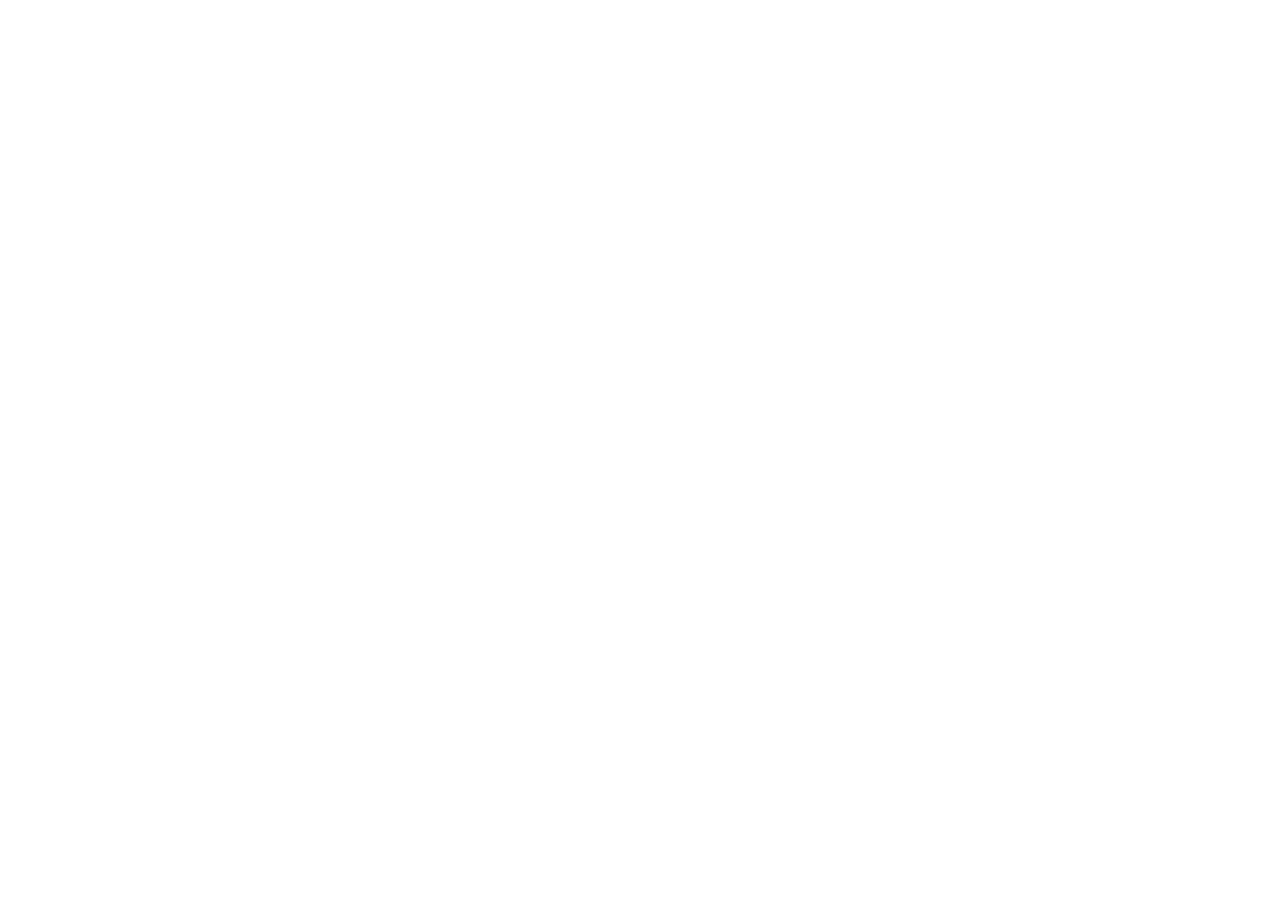
==== index.html @ da4c6f48 "Init : création du dépôt, arborescence des fichiers et structure HTML de base" ====
<!DOCTYPE html>
<html lang="fr">
<head>
    <meta charset="UTF-8">
    <meta name="viewport" content="width=device-width, initial-scale=1.0">
    <title>AfriconnectSummit</title>
</head>
<body>
    
</body>
</html>
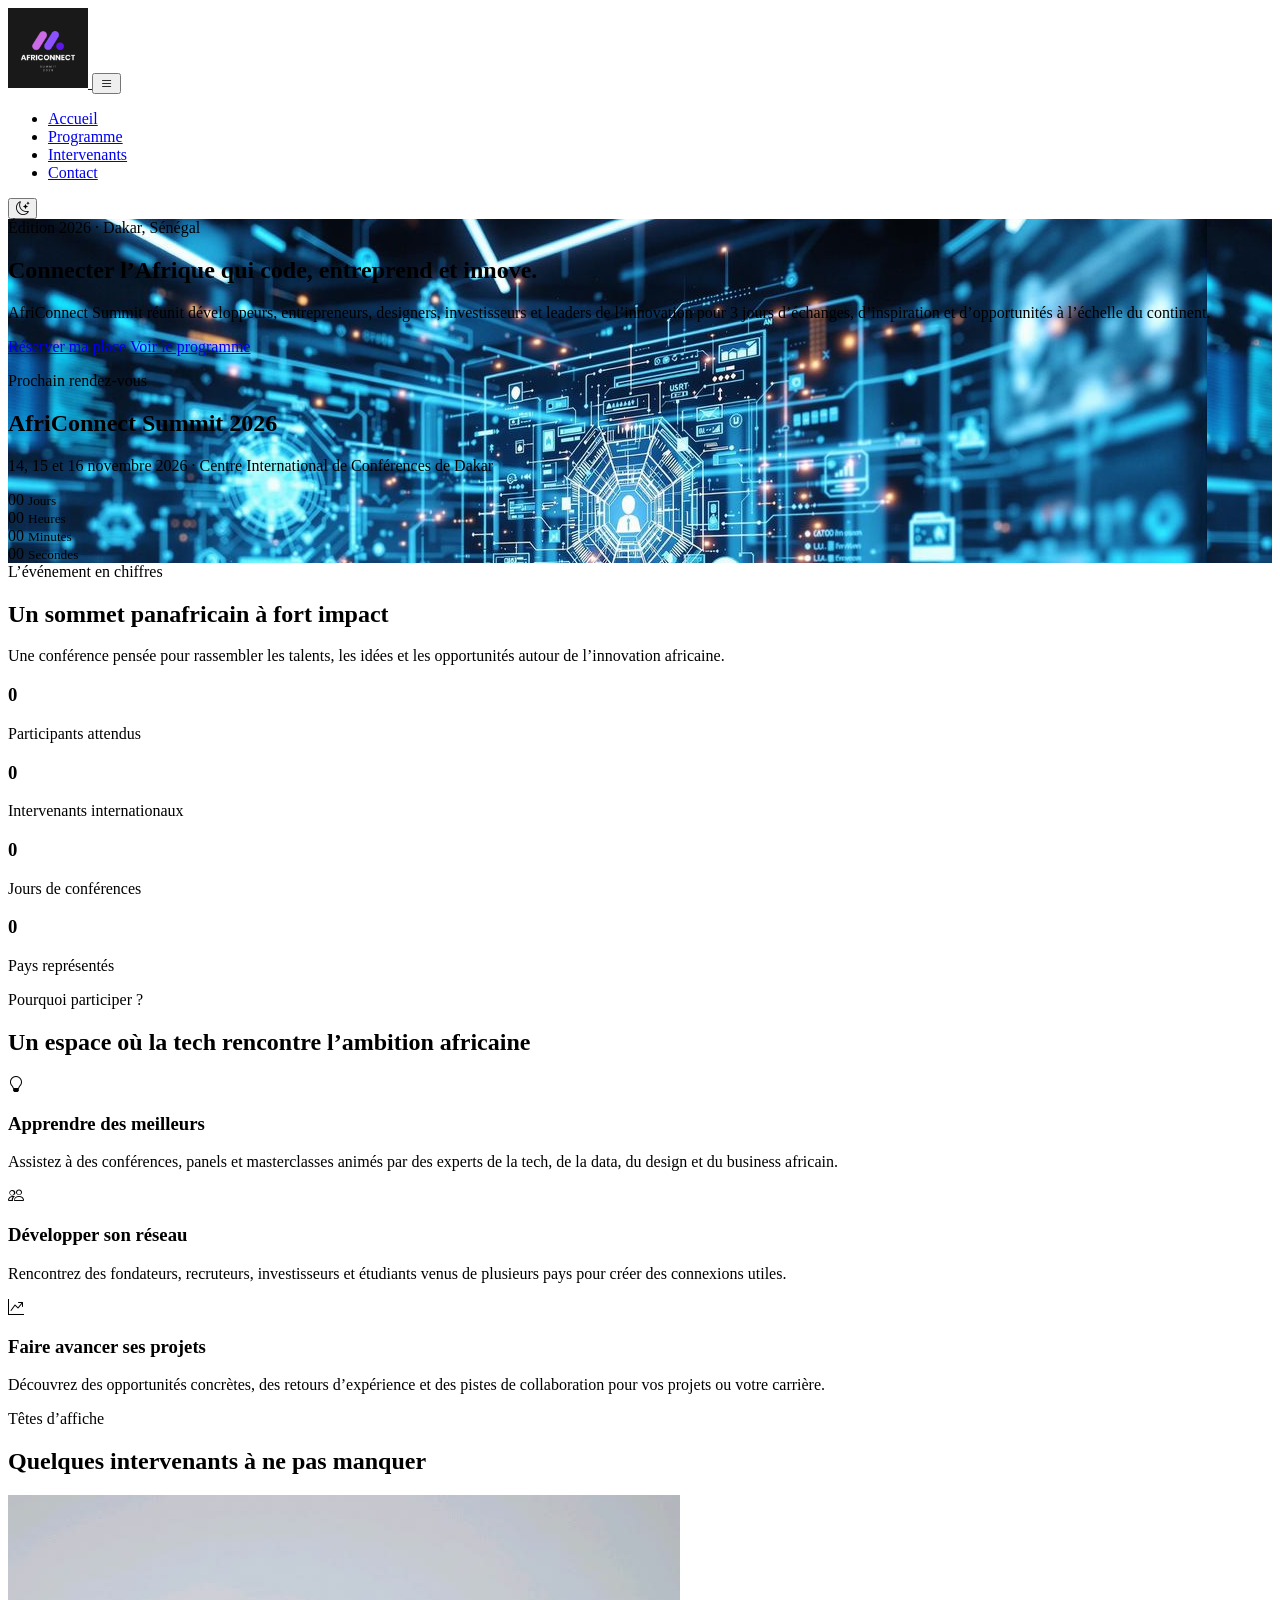
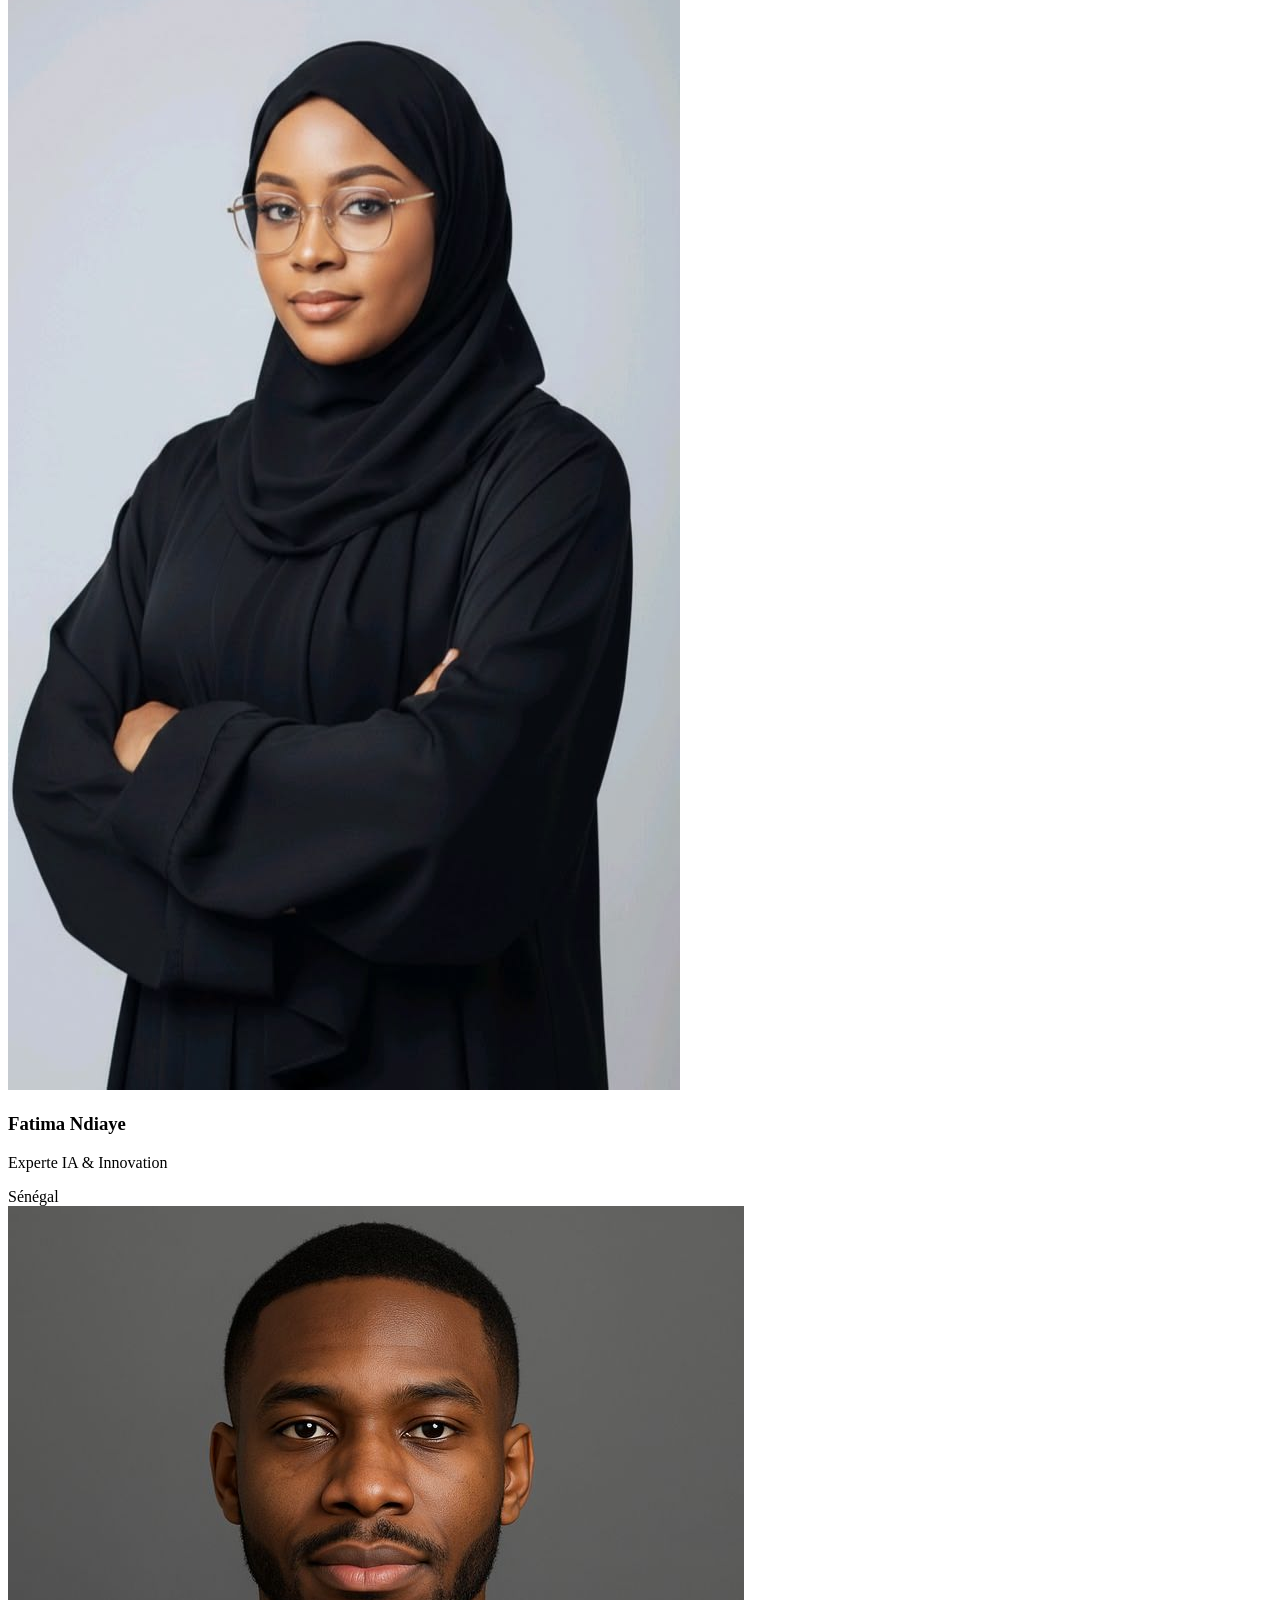
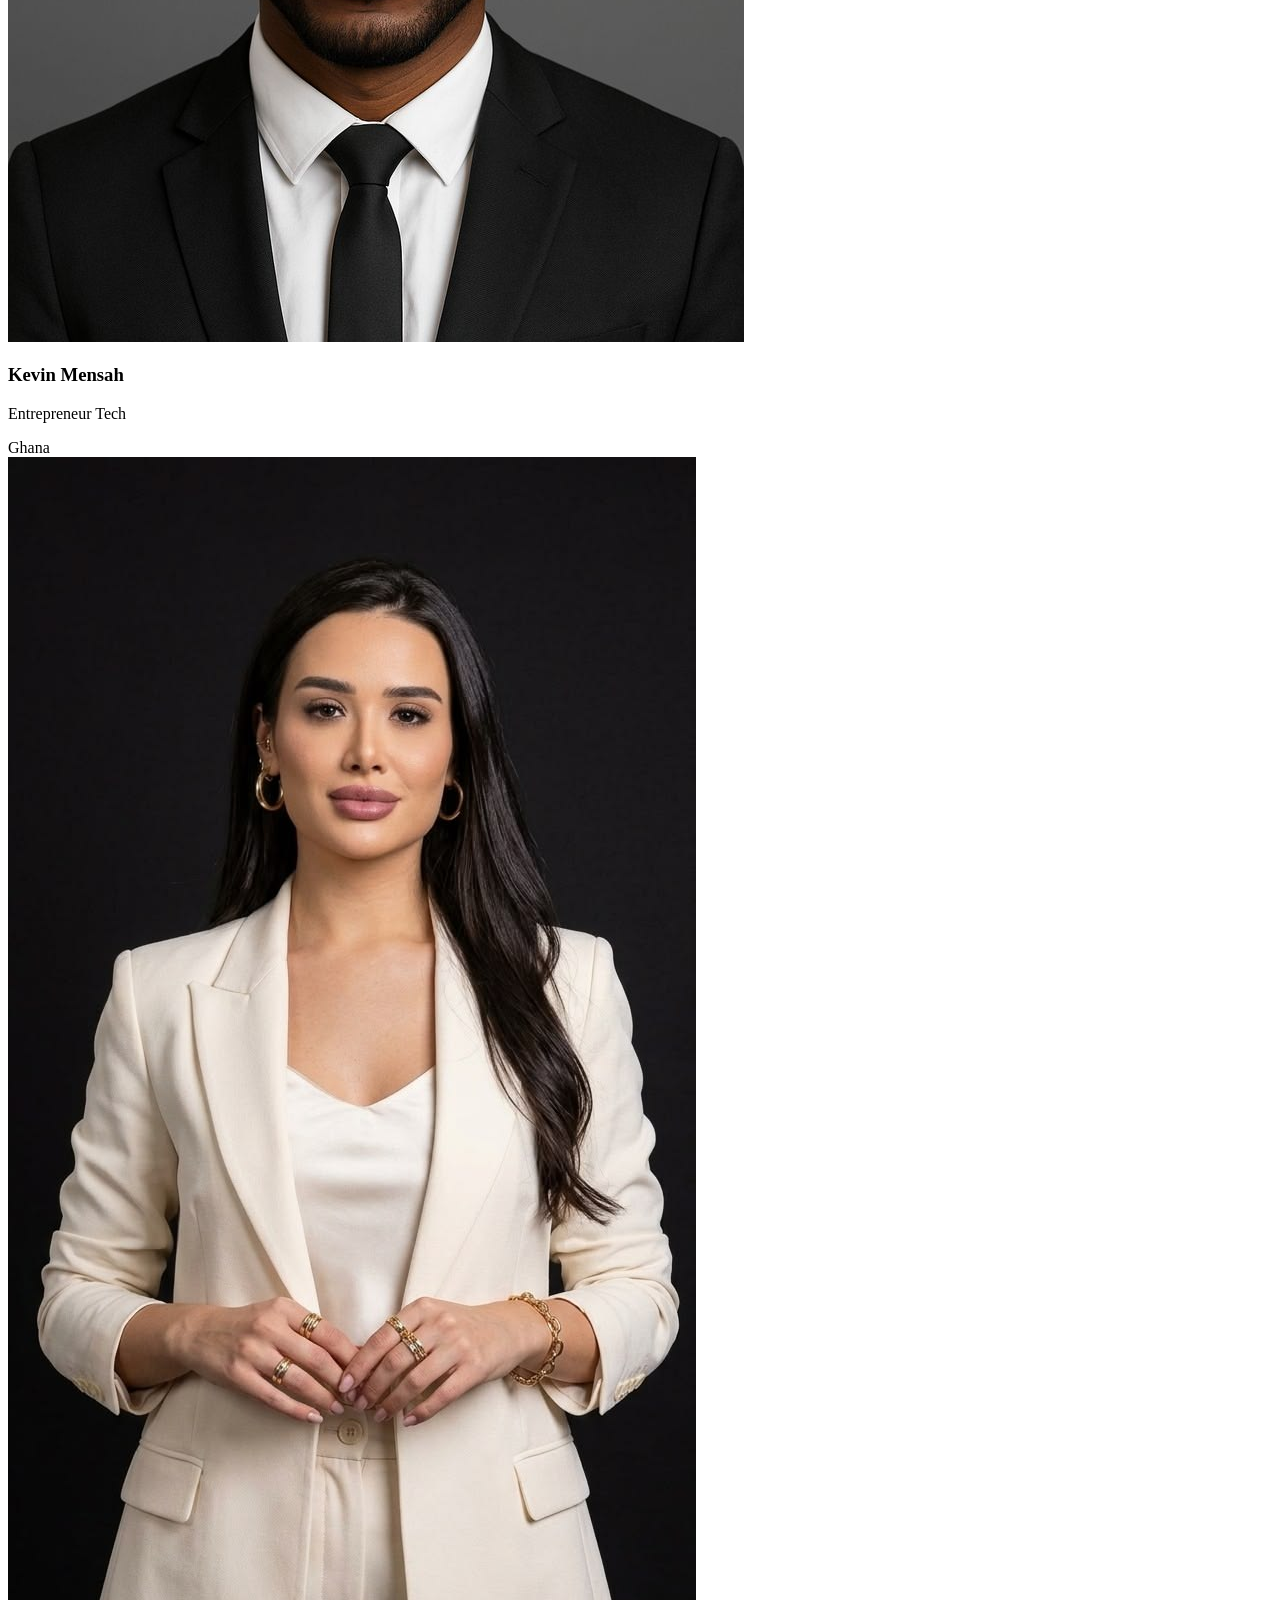
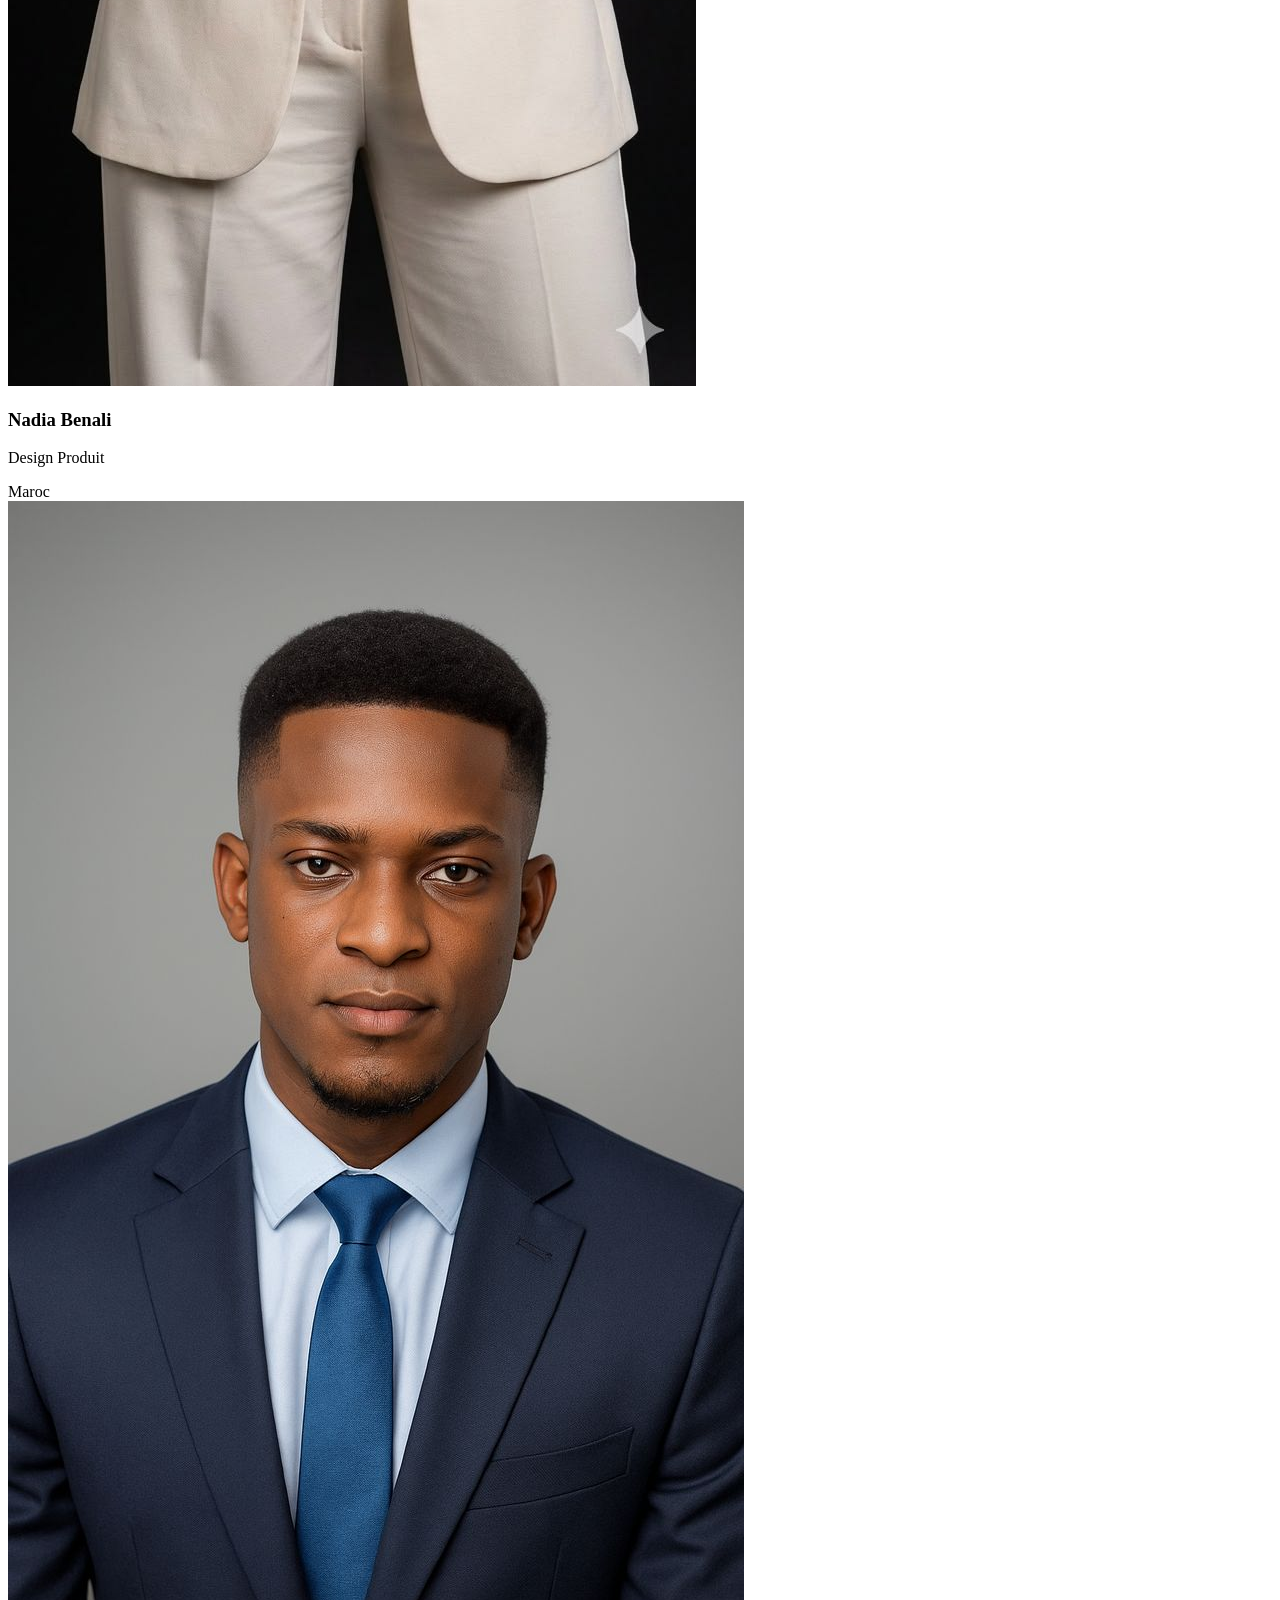
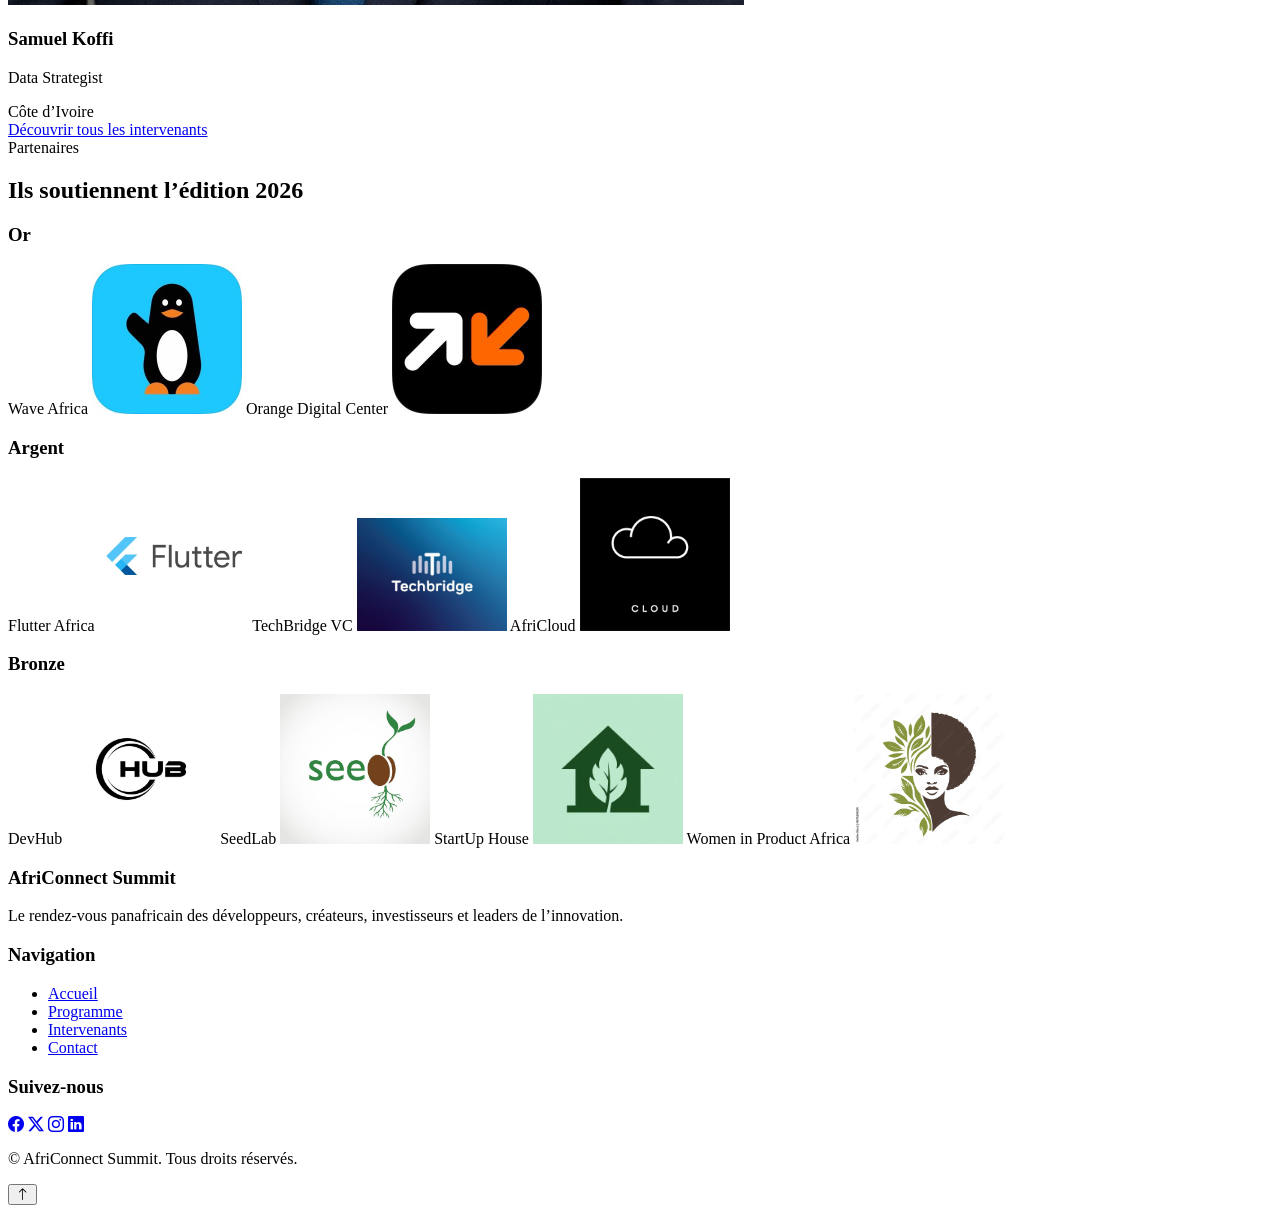
==== commit ed81f383: "Message : HTML : structure complète des 5 pages avec sections et contenu texte" ====
--- a/index.html
+++ b/index.html
@@ -1,11 +1,331 @@
 <!DOCTYPE html>
 <html lang="fr">
+
 <head>
-    <meta charset="UTF-8">
-    <meta name="viewport" content="width=device-width, initial-scale=1.0">
-    <title>AfriconnectSummit</title>
+  <meta charset="UTF-8">
+  <meta name="viewport" content="width=device-width, initial-scale=1.0">
+  <title>AfriconnectSummit</title>
 </head>
+
 <body>
-    
+  <meta charset="UTF-8">
+  <meta name="viewport" content="width=device-width, initial-scale=1.0">
+  <title>AfriConnect Summit 2026 | Accueil</title>
+  <meta name="description"
+    content="AfriConnect Summit 2026 - Le rendez-vous panafricain de la tech, de l'innovation et de l'entrepreneuriat.">
+  <link rel="preconnect" href="https://fonts.googleapis.com">
+  <link rel="preconnect" href="https://fonts.gstatic.com" crossorigin>
+  <link
+    href="https://fonts.googleapis.com/css2?family=Space+Grotesk:wght@400;500;700&family=Inter:wght@400;500;600;700&display=swap"
+    rel="stylesheet">
+
+  <!-- Bootstrap Icons -->
+  <link rel="stylesheet" href="https://cdn.jsdelivr.net/npm/bootstrap-icons@1.11.3/font/bootstrap-icons.min.css">
+
+  <!-- CSS -->
+  <link rel="stylesheet" href="css/style.css">
+  </head>
+
+  <body>
+
+    <header class="site-header">
+      <nav class="navbar container">
+        <a href="index.html" class="logo" aria-label="Accueil AfriConnect Summit">
+          <img src="img/logo.jpg.png" alt="log" width="80" height="auto">
+        </a>
+
+        <button class="nav-toggle" id="navToggle" aria-label="Ouvrir le menu">
+          <i class="bi bi-list"></i>
+        </button>
+
+        <div class="nav-menu" id="navMenu">
+          <ul class="nav-links">
+            <li><a href="index.html" class="active">Accueil</a></li>
+            <li><a href="programme.html">Programme</a></li>
+            <li><a href="intervenants.html">Intervenants</a></li>
+            <li><a href="contact.html">Contact</a></li>
+          </ul>
+
+          <button class="theme-toggle" id="themeToggle" aria-label="Basculer entre mode clair et sombre">
+            <i class="bi bi-moon-stars"></i>
+          </button>
+        </div>
+      </nav>
+    </header>
+
+    <main>
+
+      <section class="hero">
+        <div class="container hero-content">
+          <div class="hero-text fade-in">
+            <span class="hero-badge">Édition 2026 · Dakar, Sénégal</span>
+            <h1>Connecter l’Afrique qui code, entreprend et innove.</h1>
+            <p>
+              AfriConnect Summit réunit développeurs, entrepreneurs, designers,
+              investisseurs et leaders de l’innovation pour 3 jours d’échanges,
+              d’inspiration et d’opportunités à l’échelle du continent.
+            </p>
+
+            <div class="hero-actions">
+              <a href="contact.html" class="btn btn-primary">Réserver ma place</a>
+              <a href="programme.html" class="btn btn-secondary">Voir le programme</a>
+            </div>
+          </div>
+
+          <div class="hero-card slide-in">
+            <div class="event-mini-card">
+              <p class="mini-label">Prochain rendez-vous</p>
+              <h2>AfriConnect Summit 2026</h2>
+              <p>14, 15 et 16 novembre 2026 · Centre International de Conférences de Dakar</p>
+
+              <div class="countdown" id="countdown">
+                <div class="countdown-item">
+                  <span id="days">00</span>
+                  <small>Jours</small>
+                </div>
+                <div class="countdown-item">
+                  <span id="hours">00</span>
+                  <small>Heures</small>
+                </div>
+                <div class="countdown-item">
+                  <span id="minutes">00</span>
+                  <small>Minutes</small>
+                </div>
+                <div class="countdown-item">
+                  <span id="seconds">00</span>
+                  <small>Secondes</small>
+                </div>
+              </div>
+            </div>
+          </div>
+        </div>
+      </section>
+
+      <section class="stats section">
+        <div class="container">
+          <div class="section-heading reveal">
+            <span class="section-kicker">L’événement en chiffres</span>
+            <h2>Un sommet panafricain à fort impact</h2>
+            <p>
+              Une conférence pensée pour rassembler les talents, les idées et les
+              opportunités autour de l’innovation africaine.
+            </p>
+          </div>
+
+          <div class="stats-grid">
+            <article class="stat-card reveal">
+              <h3 class="counter" data-target="1200">0</h3>
+              <p>Participants attendus</p>
+            </article>
+
+            <article class="stat-card reveal">
+              <h3 class="counter" data-target="48">0</h3>
+              <p>Intervenants internationaux</p>
+            </article>
+
+            <article class="stat-card reveal">
+              <h3 class="counter" data-target="3">0</h3>
+              <p>Jours de conférences</p>
+            </article>
+
+            <article class="stat-card reveal">
+              <h3 class="counter" data-target="12">0</h3>
+              <p>Pays représentés</p>
+            </article>
+          </div>
+        </div>
+      </section>
+
+      <section class="why-attend section">
+        <div class="container">
+          <div class="section-heading reveal">
+            <span class="section-kicker">Pourquoi participer ?</span>
+            <h2>Un espace où la tech rencontre l’ambition africaine</h2>
+          </div>
+
+          <div class="why-grid">
+            <article class="why-card reveal">
+              <div class="why-icon">
+                <i class="bi bi-lightbulb"></i>
+              </div>
+              <h3>Apprendre des meilleurs</h3>
+              <p>
+                Assistez à des conférences, panels et masterclasses animés par des
+                experts de la tech, de la data, du design et du business africain.
+              </p>
+            </article>
+
+            <article class="why-card reveal">
+              <div class="why-icon">
+                <i class="bi bi-people"></i>
+              </div>
+              <h3>Développer son réseau</h3>
+              <p>
+                Rencontrez des fondateurs, recruteurs, investisseurs et étudiants
+                venus de plusieurs pays pour créer des connexions utiles.
+              </p>
+            </article>
+
+            <article class="why-card reveal">
+              <div class="why-icon">
+                <i class="bi bi-graph-up-arrow"></i>
+              </div>
+              <h3>Faire avancer ses projets</h3>
+              <p>
+                Découvrez des opportunités concrètes, des retours d’expérience et
+                des pistes de collaboration pour vos projets ou votre carrière.
+              </p>
+            </article>
+          </div>
+        </div>
+      </section>
+
+      <section class="featured-speakers section">
+        <div class="container">
+          <div class="section-heading reveal">
+            <span class="section-kicker">Têtes d’affiche</span>
+            <h2>Quelques intervenants à ne pas manquer</h2>
+          </div>
+
+          <div class="speakers-grid">
+            <article class="speaker-card reveal">
+              <img src="img/image.jpg1.jpg" alt="Portrait de Fatima Ndiaye, experte IA">
+              <div class="speaker-info">
+                <h3>Fatima Ndiaye</h3>
+                <p>Experte IA & Innovation</p>
+                <span>Sénégal</span>
+              </div>
+            </article>
+
+            <article class="speaker-card reveal">
+              <img src="img/image.jpg2.jpg"alt="Portrait de Kevin Mensah, entrepreneur tech">
+              <div class="speaker-info">
+                <h3>Kevin Mensah</h3>
+                <p>Entrepreneur Tech</p>
+                <span>Ghana</span>
+              </div>
+            </article>
+
+            <article class="speaker-card reveal">
+              <img src="img/image.jpg3.jpg" alt="Portrait de Nadia Benali, spécialiste design produit">
+              <div class="speaker-info">
+                <h3>Nadia Benali</h3>
+                <p>Design Produit</p>
+                <span>Maroc</span>
+              </div>
+            </article>
+
+            <article class="speaker-card reveal">
+              <img src="img/image.jpg4.jpg" alt="Portrait de Samuel Koffi, data strategist">
+              <div class="speaker-info">
+                <h3>Samuel Koffi</h3>
+                <p>Data Strategist</p>
+                <span>Côte d’Ivoire</span>
+              </div>
+            </article>
+          </div>
+
+          <div class="section-action reveal">
+            <a href="intervenants.html" class="btn btn-primary">Découvrir tous les intervenants</a>
+          </div>
+        </div>
+      </section>
+
+      <section class="sponsors section">
+        <div class="container">
+          <div class="section-heading reveal">
+            <span class="section-kicker">Partenaires</span>
+            <h2>Ils soutiennent l’édition 2026</h2>
+          </div>
+
+          <div class="sponsor-levels">
+            <div class="sponsor-group gold reveal">
+              <h3>Or</h3>
+              <div class="sponsor-logos">
+                <span>Wave Africa</span>
+                 <img src="img/logo.jpg1.jpg" alt="log" width="150">
+                <span>Orange Digital Center</span>
+               <img src="img/logo.jpg2.jpg" alt="log" width="150">
+            </div>
+
+            <div class="sponsor-group silver reveal">
+              <h3>Argent</h3>
+              <div class="sponsor-logos">
+                <span>Flutter Africa</span>
+                <img src="img/logo.jpg3.jpg" alt="log" width="150">
+                <span>TechBridge VC</span>
+                <img src="img/logo.jpg4.jpg" alt="log" width="150">
+                <span>AfriCloud</span>
+                <img src="img/logo.jpg5.jpg" alt="log" width="150">
+              </div>
+            </div>
+
+            <div class="sponsor-group bronze reveal">
+              <h3>Bronze</h3>
+              <div class="sponsor-logos">
+                <span>DevHub</span>
+                 <img src="img/logo.jpg6.jpg" alt="log" width="150">
+                <span>SeedLab</span>
+                 <img src="img/logo.jpg7.jpg" alt="log" width="150">
+                <span>StartUp House</span>
+                 <img src="img/logo.jpg8.jpg" alt="log" width="150">
+                <span>Women in Product Africa</span>
+                 <img src="img/logo.jpg9.jpg" alt="log" width="150">
+              </div>
+            </div>
+          </div>
+        </div>
+      </section>
+
+    </main>
+
+ 
+    <footer class="site-footer">
+      <div class="container footer-grid">
+        <div>
+          <h3>AfriConnect Summit</h3>
+          <p>
+            Le rendez-vous panafricain des développeurs, créateurs, investisseurs
+            et leaders de l’innovation.
+          </p>
+        </div>
+
+        <div>
+          <h3>Navigation</h3>
+          <ul class="footer-links">
+            <li><a href="index.html">Accueil</a></li>
+            <li><a href="programme.html">Programme</a></li>
+            <li><a href="intervenants.html">Intervenants</a></li>
+            <li><a href="contact.html">Contact</a></li>
+          </ul>
+        </div>
+
+        <div>
+          <h3>Suivez-nous</h3>
+          <div class="social-links">
+            <a href="#" aria-label="Facebook"><i class="bi bi-facebook"></i></a>
+            <a href="#" aria-label="Twitter X"><i class="bi bi-twitter-x"></i></a>
+            <a href="#" aria-label="Instagram"><i class="bi bi-instagram"></i></a>
+            <a href="#" aria-label="LinkedIn"><i class="bi bi-linkedin"></i></a>
+          </div>
+        </div>
+      </div>
+
+      <div class="footer-bottom container">
+        <p>&copy; <span class="current-year"></span> AfriConnect Summit. Tous droits réservés.</p>
+      </div>
+    </footer>
+
+    <!-- Bouton retour en haut -->
+    <button id="backToTop" class="back-to-top" aria-label="Retour en haut">
+      <i class="bi bi-arrow-up"></i>
+    </button>
+
+    <!-- JS -->
+    <script src="js/main.js"></script>
+  </body>
+
+</html>
 </body>
+
 </html>
--- a/css/style.css
+++ b/css/style.css
@@ -0,0 +1,3 @@
+.hero{
+    background: url(../img/image\ accueil.jpg);
+}
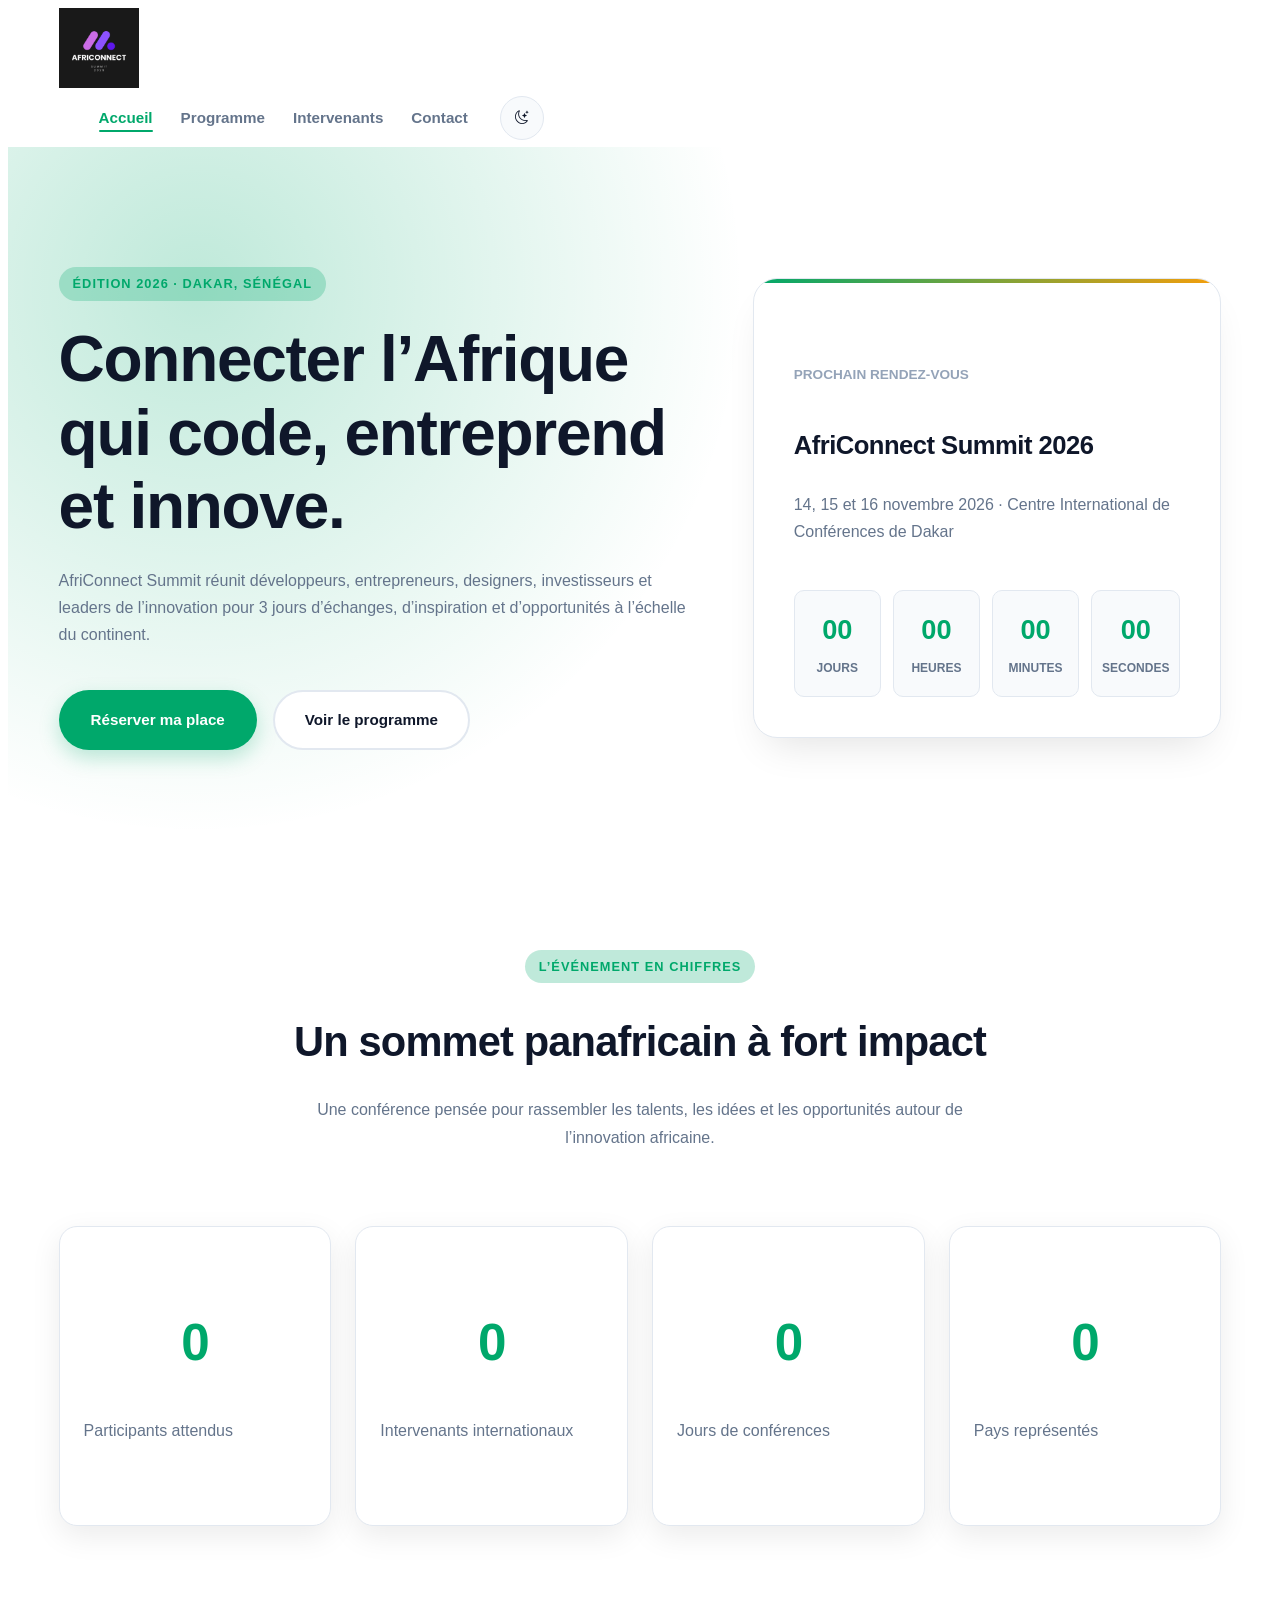
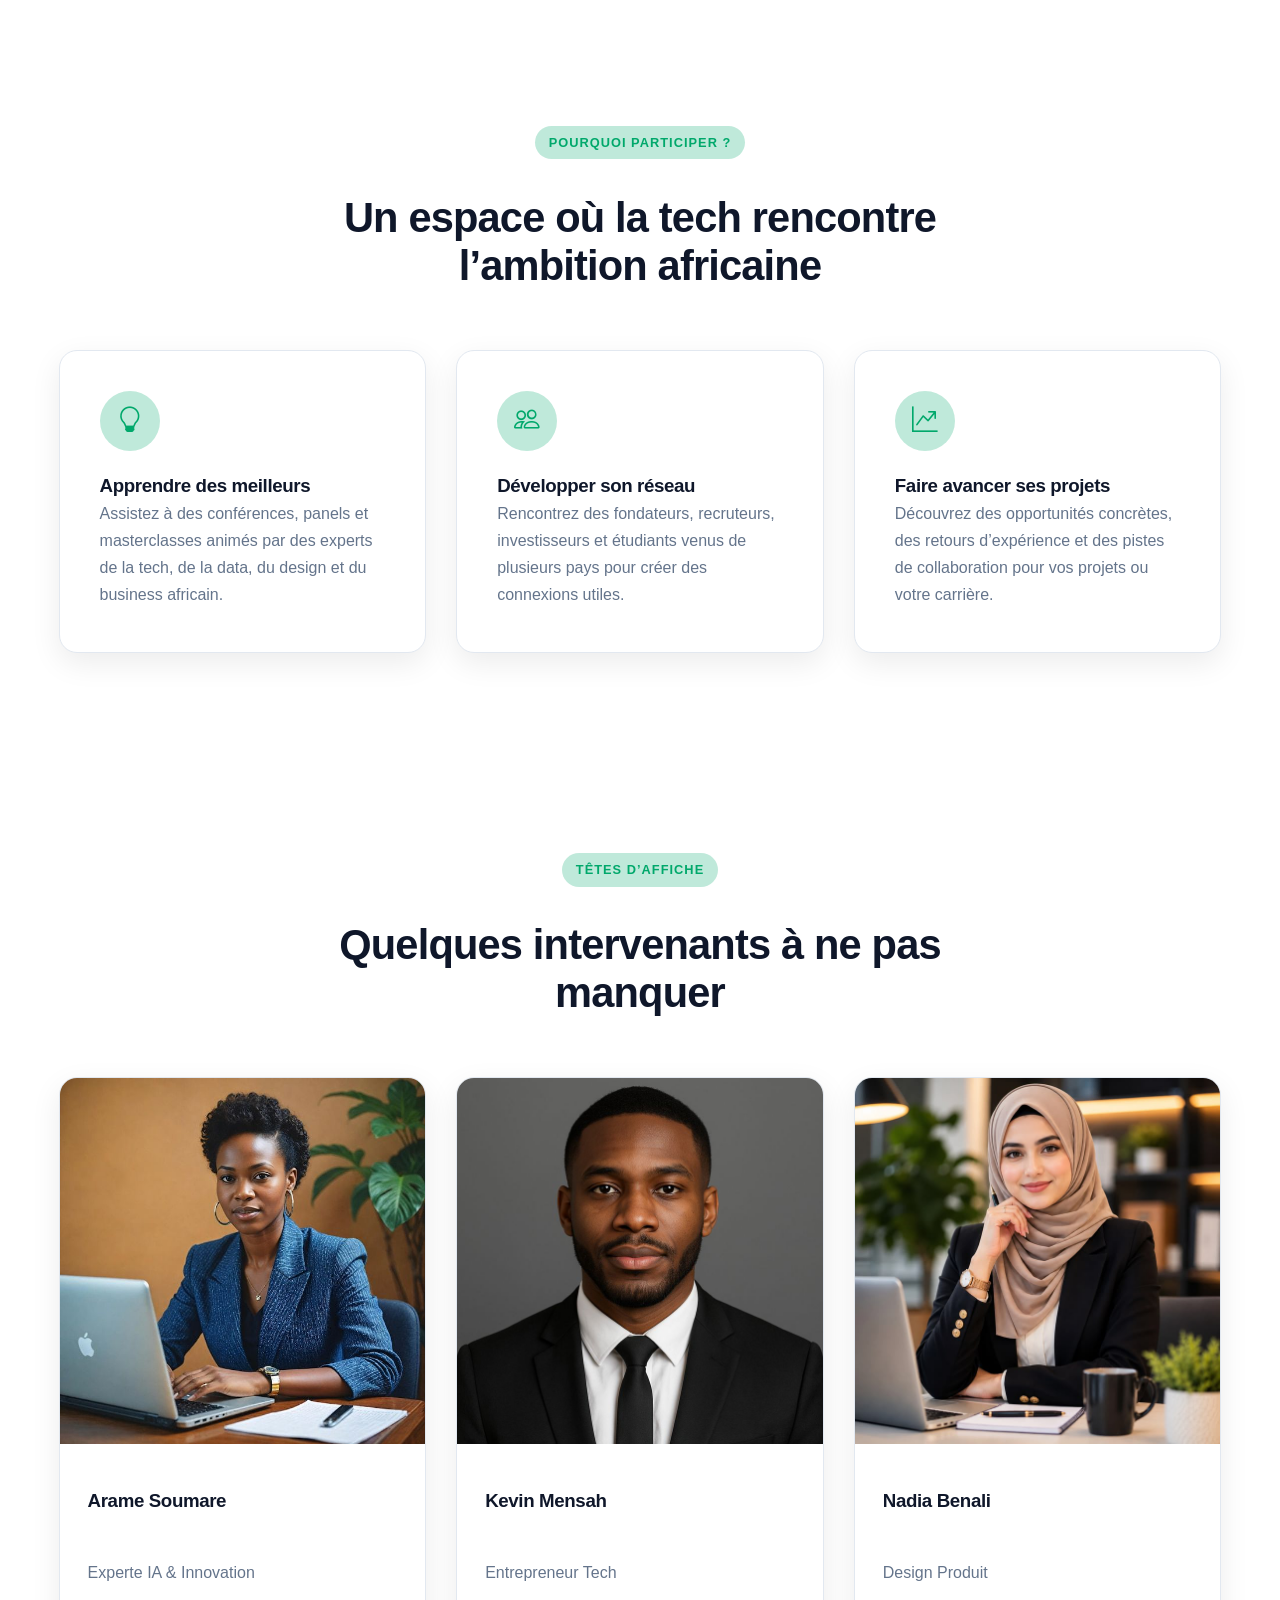
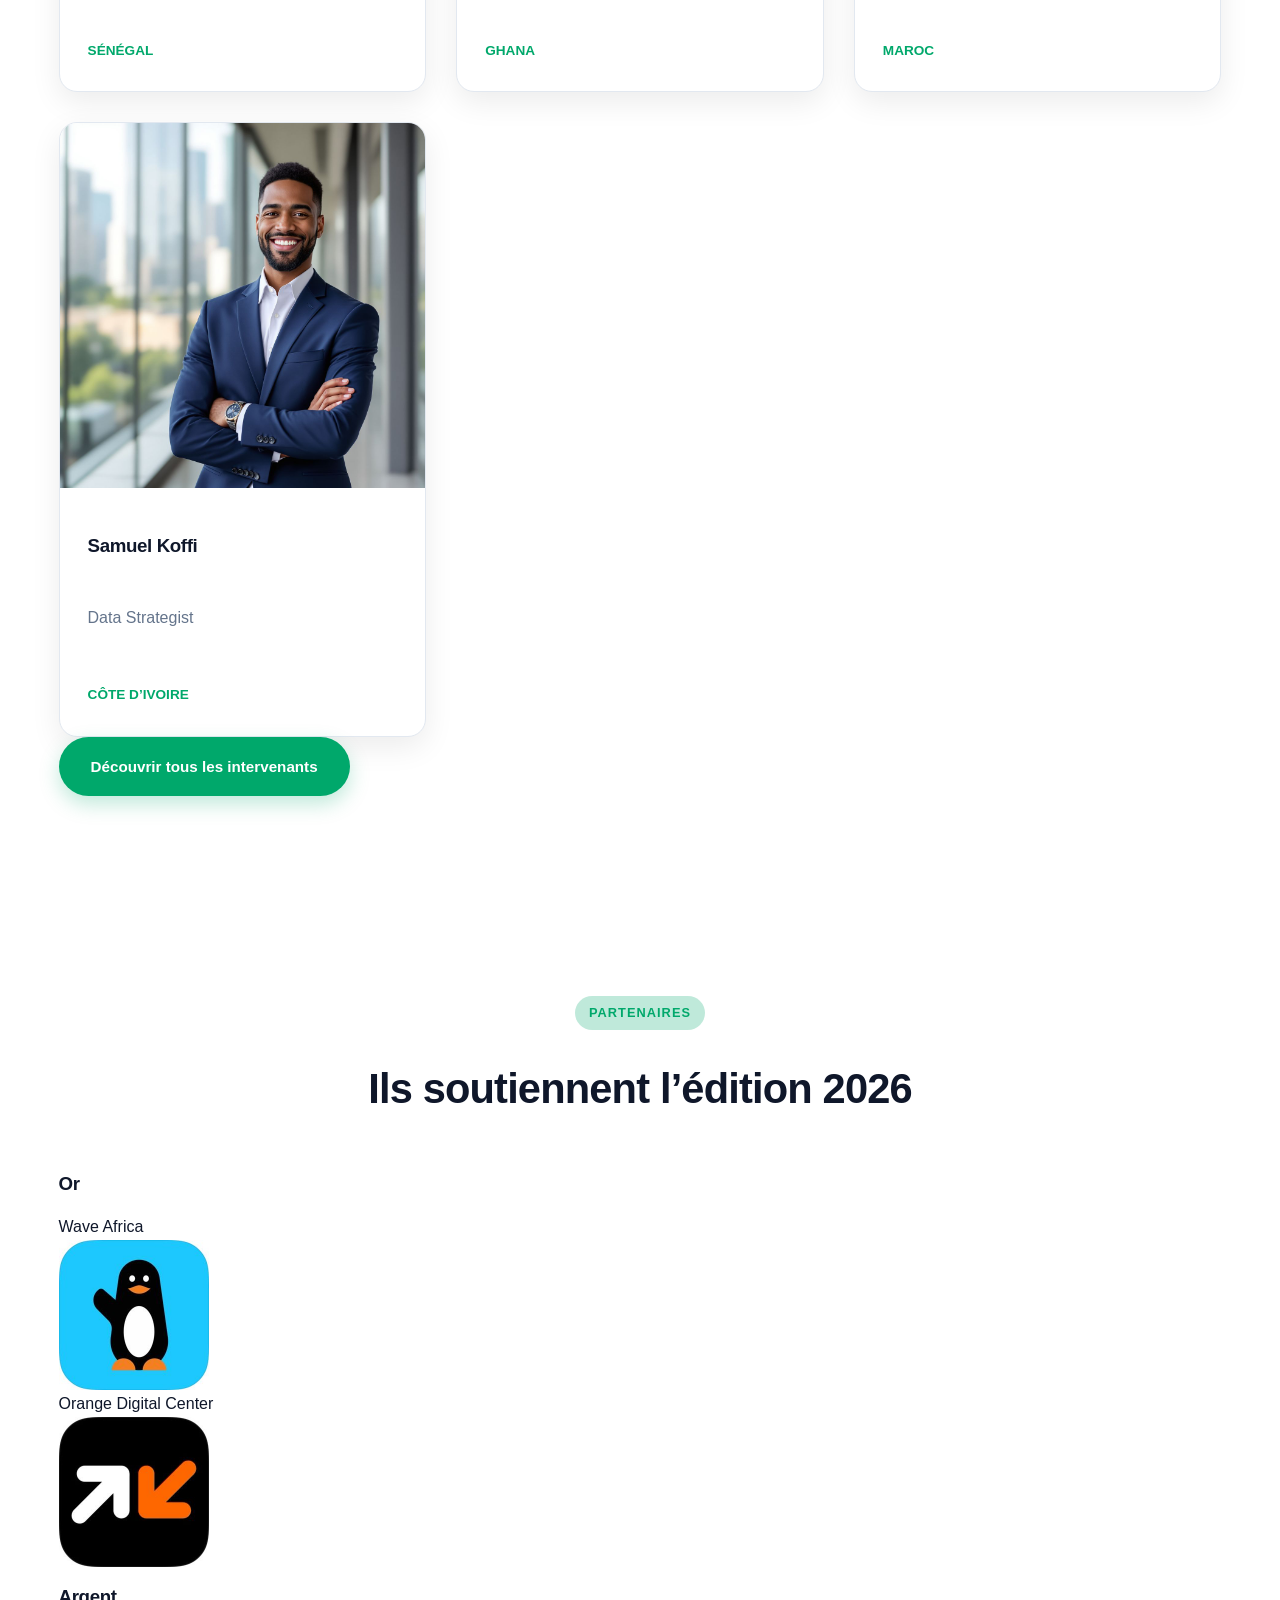
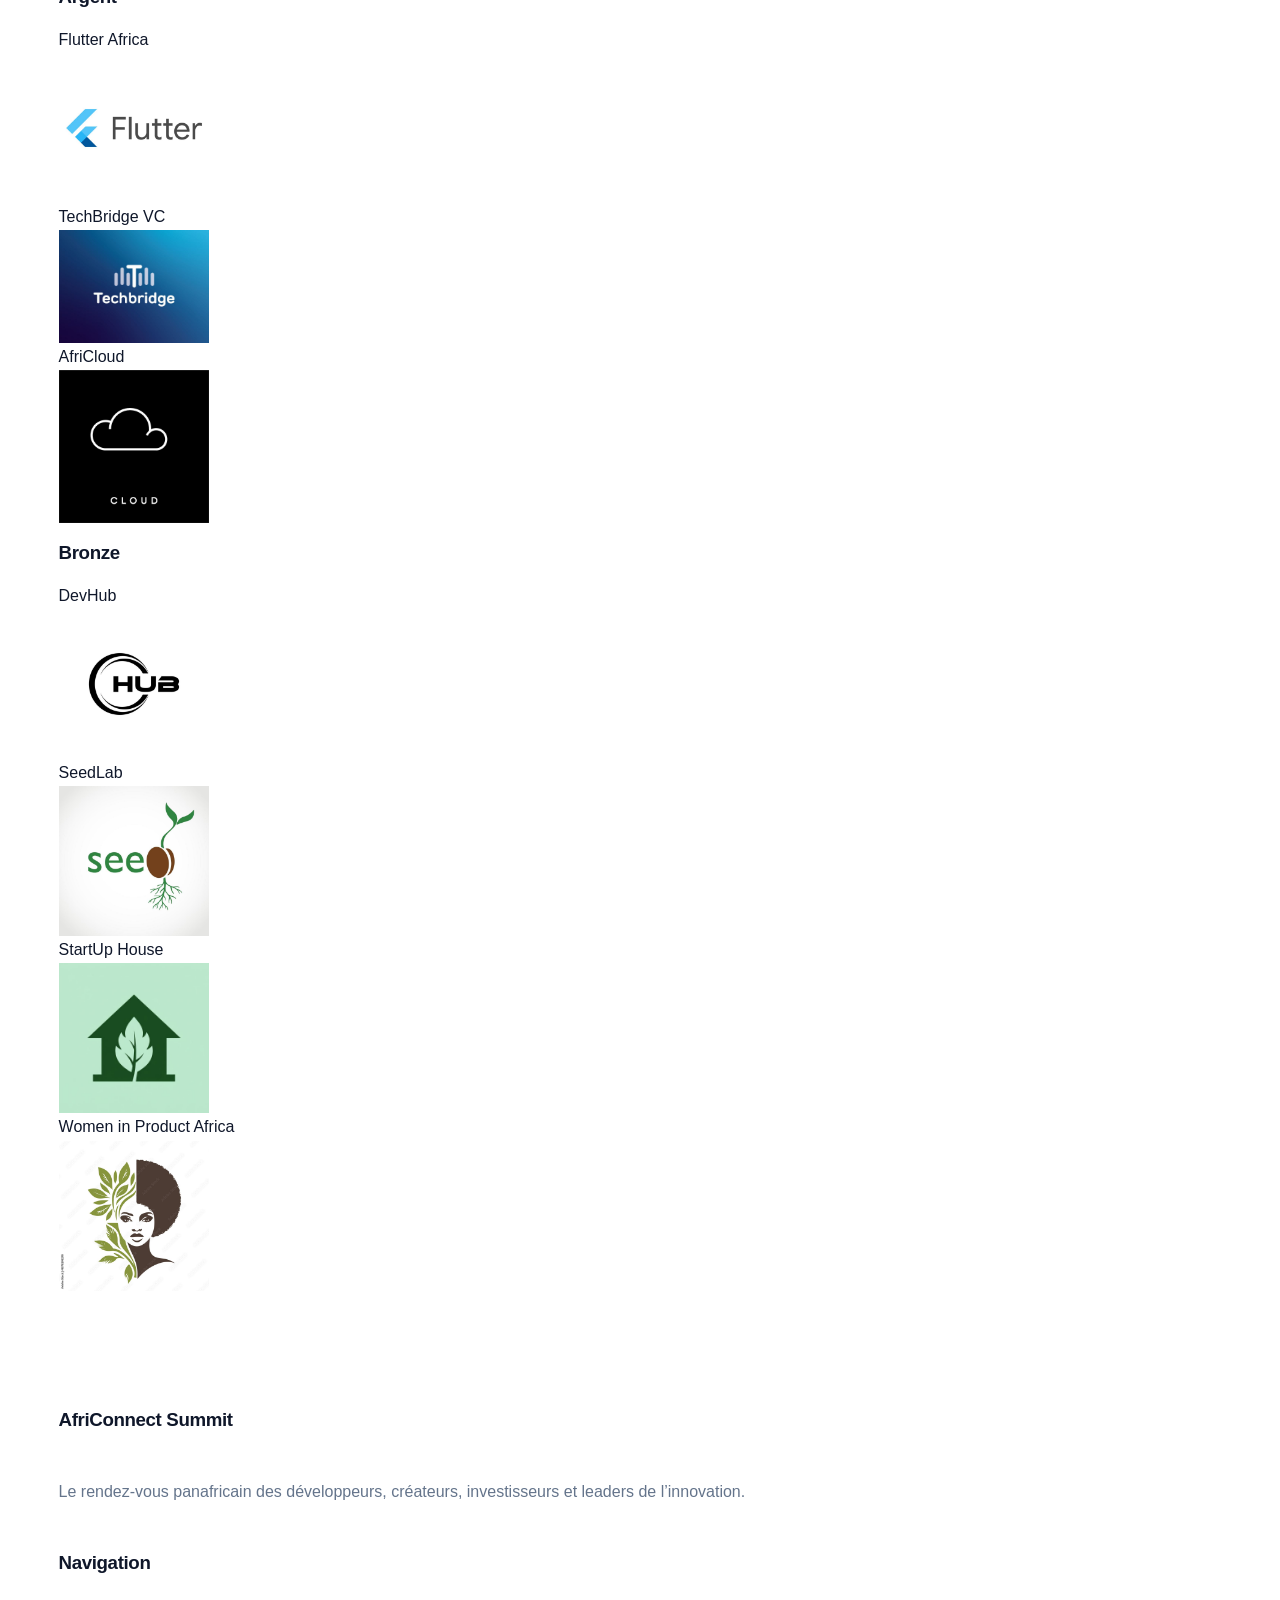
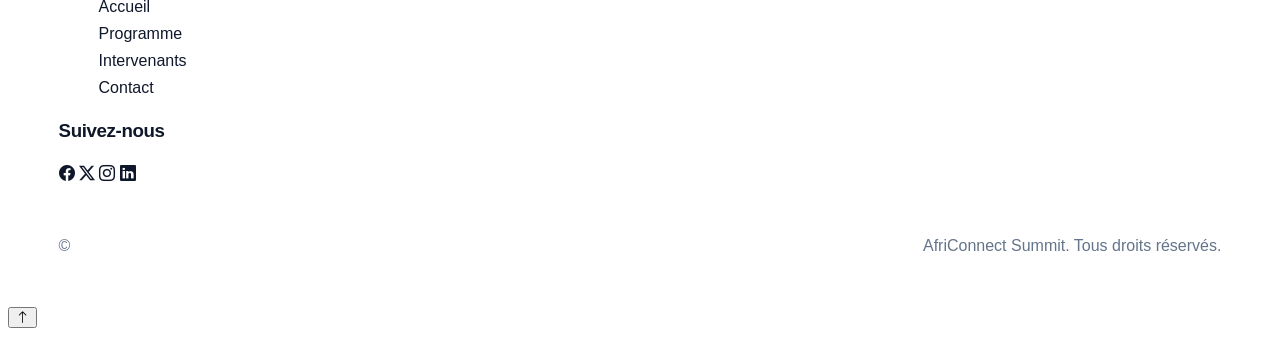
==== commit 11aa6a46: "message:css ajout image stylle sur tout les pages" ====
--- a/index.html
+++ b/index.html
@@ -19,7 +19,6 @@
     href="https://fonts.googleapis.com/css2?family=Space+Grotesk:wght@400;500;700&family=Inter:wght@400;500;600;700&display=swap"
     rel="stylesheet">
 
-  <!-- Bootstrap Icons -->
   <link rel="stylesheet" href="https://cdn.jsdelivr.net/npm/bootstrap-icons@1.11.3/font/bootstrap-icons.min.css">
 
   <!-- CSS -->
@@ -189,9 +188,9 @@
 
           <div class="speakers-grid">
             <article class="speaker-card reveal">
-              <img src="img/image.jpg1.jpg" alt="Portrait de Fatima Ndiaye, experte IA">
+              <img src="img/image14.jpg" alt="Portrait de Arame Soumare, experte IA">
               <div class="speaker-info">
-                <h3>Fatima Ndiaye</h3>
+                <h3>Arame Soumare</h3>
                 <p>Experte IA & Innovation</p>
                 <span>Sénégal</span>
               </div>
@@ -207,7 +206,7 @@
             </article>
 
             <article class="speaker-card reveal">
-              <img src="img/image.jpg3.jpg" alt="Portrait de Nadia Benali, spécialiste design produit">
+              <img src="img/image13.jpg" alt="Portrait de Nadia Benali, spécialiste design produit">
               <div class="speaker-info">
                 <h3>Nadia Benali</h3>
                 <p>Design Produit</p>
@@ -216,7 +215,7 @@
             </article>
 
             <article class="speaker-card reveal">
-              <img src="img/image.jpg4.jpg" alt="Portrait de Samuel Koffi, data strategist">
+              <img src="img/image12.jpg" alt="Portrait de Samuel Koffi, data strategist">
               <div class="speaker-info">
                 <h3>Samuel Koffi</h3>
                 <p>Data Strategist</p>
@@ -278,7 +277,6 @@
       </section>
 
     </main>
-
  
     <footer class="site-footer">
       <div class="container footer-grid">
@@ -316,12 +314,9 @@
       </div>
     </footer>
 
-    <!-- Bouton retour en haut -->
     <button id="backToTop" class="back-to-top" aria-label="Retour en haut">
       <i class="bi bi-arrow-up"></i>
     </button>
-
-    <!-- JS -->
     <script src="js/main.js"></script>
   </body>
 
--- a/css/style.css
+++ b/css/style.css
@@ -1,3 +1,583 @@
-.hero{
-    background: url(../img/image\ accueil.jpg);
-}+:root {
+        --primary: #00a86b;
+        --primary-light: #34d399;
+        --primary-dark: #007a4d;
+        --primary-glow: rgba(0, 168, 107, 0.25);
+
+        --secondary: #0f172a;
+        --accent: #f59e0b;
+        --accent-glow: rgba(245, 158, 11, 0.2);
+
+        --bg: #ffffff;
+        --bg-soft: #f8fafc;
+        --bg-glass: rgba(255, 255, 255, 0.85);
+        --card: #ffffff;
+
+        --text: #0f172a;
+        --text-light: #64748b;
+        --text-muted: #94a3b8;
+
+        --border: #e2e8f0;
+        --border-focus: #00a86b;
+
+        --shadow-sm: 0 4px 6px -1px rgba(0, 0, 0, 0.05), 0 2px 4px -2px rgba(0, 0, 0, 0.05);
+        --shadow: 0 10px 30px rgba(0, 0, 0, 0.08);
+        --shadow-lg: 0 20px 40px -15px rgba(0, 0, 0, 0.12);
+
+        --radius-sm: 10px;
+        --radius: 18px;
+        --radius-lg: 24px;
+        --radius-full: 9999px;
+
+        --transition: all 0.35s cubic-bezier(0.16, 1, 0.3, 1);
+    }
+
+    [data-theme="dark"] {
+        --bg: #020617;
+        --bg-soft: #090d16;
+        --bg-glass: rgba(2, 6, 23, 0.85);
+        --card: #0b1120;
+
+        --text: #f8fafc;
+        --text-light: #94a3b8;
+        --text-muted: #64748b;
+
+        --border: #1e293b;
+        --shadow: 0 10px 30px rgba(0, 0, 0, 0.4);
+        --shadow-lg: 0 20px 40px -15px rgba(0, 0, 0, 0.6);
+    }
+
+
+
+    html {
+        scroll-behavior: smooth;
+        font-size: 16px;
+    }
+
+    ::selection {
+        background: var(--primary);
+        color: white;
+    }
+
+    body {
+        font-family: 'Inter', sans-serif;
+        background: var(--bg);
+        color: var(--text);
+        line-height: 1.7;
+        overflow-x: hidden;
+        transition: background var(--transition), color var(--transition);
+    }
+
+    img {
+        max-width: 100%;
+        display: block;
+    }
+
+    a {
+        text-decoration: none;
+        color: inherit;
+    }
+
+    ul {
+        list-style: none;
+    }
+
+    .container {
+        width: min(1180px, 92%);
+        margin: auto;
+    }
+
+    .section {
+        padding: 100px 0;
+    }
+
+    a:focus-visible,
+    button:focus-visible,
+    input:focus-visible,
+    select:focus-visible,
+    textarea:focus-visible {
+        outline: 2px solid var(--border-focus);
+        outline-offset: 3px;
+    }
+
+    h1,
+    h2,
+    h3 {
+        font-family: 'Space Grotesk', sans-serif;
+        line-height: 1.15;
+        letter-spacing: -0.02em;
+    }
+
+    h1 {
+        font-size: clamp(2.3rem, 5vw, 4.2rem);
+    }
+
+    h2 {
+        font-size: clamp(1.8rem, 3.5vw, 2.6rem);
+        margin-bottom: 12px;
+    }
+
+    p {
+        color: var(--text-light);
+
+        .site-header {
+            position: sticky;
+            top: 0;
+            z-index: 1000;
+            background: var(--bg-glass);
+            backdrop-filter: blur(16px);
+            -webkit-backdrop-filter: blur(16px);
+            border-bottom: 1px solid var(--border);
+            transition: background var(--transition);
+        }
+
+        height: 84px;
+        display: flex;
+        align-items: center;
+        justify-content: space-between;
+    }
+
+    .logo {
+        font-size: 1.45rem;
+        font-weight: 700;
+        font-family: 'Space Grotesk', sans-serif;
+    }
+
+    .logo span {
+        color: var(--primary);
+    }
+
+    .nav-menu {
+        display: flex;
+        align-items: center;
+        gap: 32px;
+    }
+
+    .nav-links {
+        display: flex;
+        gap: 28px;
+    }
+
+    .nav-links a {
+        font-weight: 600;
+        font-size: 0.95rem;
+        color: var(--text-light);
+        position: relative;
+        padding: 6px 0;
+        transition: var(--transition);
+    }
+
+    .nav-links a::after {
+        content: '';
+        position: absolute;
+        bottom: 0;
+        left: 0;
+        width: 0;
+        height: 2px;
+        background: var(--primary);
+        border-radius: var(--radius-full);
+        transition: var(--transition);
+    }
+
+    .nav-links a:hover,
+    .nav-links a.active {
+        color: var(--primary);
+    }
+
+    .nav-links a:hover::after,
+    .nav-links a.active::after {
+        width: 100%;
+    }
+
+    .nav-toggle {
+        display: none;
+        border: none;
+        background: none;
+        font-size: 1.8rem;
+        color: var(--text);
+        cursor: pointer;
+    }
+
+    .theme-toggle {
+        border: 1px solid var(--border);
+        background: var(--bg-soft);
+        color: var(--text);
+        width: 44px;
+        height: 44px;
+        border-radius: 50%;
+        display: grid;
+        place-items: center;
+        cursor: pointer;
+        transition: var(--transition);
+    }
+
+    .theme-toggle:hover {
+        border-color: var(--primary);
+        color: var(--primary);
+        transform: rotate(15deg);
+    }
+
+    .hero {
+        padding: 120px 0 100px;
+        background: radial-gradient(circle at 15% 20%, var(--primary-glow) 0%, transparent 45%);
+    }
+
+    .hero-content {
+        display: grid;
+        grid-template-columns: 1.15fr 0.85fr;
+        gap: 60px;
+        align-items: center;
+    }
+
+    .hero h1 {
+        margin: 22px 0;
+    }
+
+    .hero-badge,
+    .section-kicker {
+        display: inline-flex;
+        align-items: center;
+        gap: 8px;
+        color: var(--primary);
+        font-weight: 700;
+        text-transform: uppercase;
+        font-size: 0.8rem;
+        letter-spacing: 0.08em;
+        background: var(--primary-glow);
+        padding: 6px 14px;
+        border-radius: var(--radius-full);
+    }
+
+    .hero-actions {
+        margin-top: 40px;
+        display: flex;
+        gap: 16px;
+        flex-wrap: wrap;
+    }
+
+    .btn {
+        padding: 15px 30px;
+        border-radius: var(--radius-full);
+        font-weight: 700;
+        font-size: 0.95rem;
+        display: inline-flex;
+        align-items: center;
+        justify-content: center;
+        gap: 10px;
+        cursor: pointer;
+        transition: var(--transition);
+        border: 2px solid transparent;
+    }
+
+    .btn-primary {
+        background: var(--primary);
+        color: white;
+        box-shadow: 0 8px 20px var(--primary-glow);
+    }
+
+    .btn-primary:hover {
+        background: var(--primary-dark);
+        transform: translateY(-3px);
+        box-shadow: 0 12px 25px var(--primary-glow);
+    }
+
+    .btn-secondary {
+        border-color: var(--border);
+        background: var(--card);
+        color: var(--text);
+    }
+
+    .btn-secondary:hover {
+        border-color: var(--primary);
+        color: var(--primary);
+        transform: translateY(-3px);
+    }
+
+    /* Mini carte événement */
+    .event-mini-card {
+        background: var(--card);
+        padding: 40px;
+        border-radius: var(--radius-lg);
+        box-shadow: var(--shadow-lg);
+        border: 1px solid var(--border);
+        position: relative;
+        overflow: hidden;
+    }
+
+    .event-mini-card::before {
+        content: '';
+        position: absolute;
+        top: 0;
+        left: 0;
+        width: 100%;
+        height: 4px;
+        background: linear-gradient(90deg, var(--primary), var(--accent));
+    }
+
+    .mini-label {
+        font-size: 0.85rem;
+        color: var(--text-muted);
+        font-weight: 600;
+        text-transform: uppercase;
+    }
+
+    .event-mini-card h2 {
+        font-size: 1.6rem;
+        margin: 8px 0;
+    }
+
+    .countdown {
+        display: grid;
+        grid-template-columns: repeat(4, 1fr);
+        gap: 12px;
+        margin-top: 30px;
+    }
+
+    .countdown-item {
+        background: var(--bg-soft);
+        padding: 16px 10px;
+        text-align: center;
+        border-radius: var(--radius-sm);
+        border: 1px solid var(--border);
+    }
+
+    .countdown-item span {
+        display: block;
+        font-size: 1.7rem;
+        font-weight: 700;
+        color: var(--primary);
+        font-family: 'Space Grotesk', sans-serif;
+    }
+
+    .countdown-item small {
+        font-size: 0.75rem;
+        color: var(--text-light);
+        text-transform: uppercase;
+        font-weight: 600;
+    }
+
+    .section-heading {
+        text-align: center;
+        max-width: 720px;
+        margin: 0 auto 60px;
+    }
+
+    .stats-grid {
+        display: grid;
+        grid-template-columns: repeat(4, 1fr);
+        gap: 24px;
+    }
+
+    .stat-card,
+    .why-card,
+    .topic-card,
+    .info-card,
+    .speaker-card {
+        background: var(--card);
+        border-radius: var(--radius);
+        box-shadow: var(--shadow);
+        border: 1px solid var(--border);
+        transition: var(--transition);
+        background-position: cover;
+
+    }
+
+    .stat-card {
+        padding: 36px 24px;
+        text-align: center;
+    }
+
+    .stat-card:hover,
+    .why-card:hover,
+    .speaker-card:hover {
+        transform: translateY(-5px);
+        box-shadow: var(--shadow-lg);
+        border-color: var(--primary);
+    }
+
+    .stat-card h3 {
+        font-size: 3.2rem;
+        color: var(--primary);
+        margin-bottom: 5px;
+    }
+
+    .why-grid,
+    .topics-grid,
+    .speakers-grid {
+        display: grid;
+        grid-template-columns: repeat(3, 1fr);
+        gap: 30px;
+    }
+
+    .why-card,
+    .topic-card {
+        padding: 40px;
+    }
+
+    .why-icon,
+    .topic-icon {
+        width: 60px;
+        height: 60px;
+        display: grid;
+        place-items: center;
+        background: var(--primary-glow);
+        color: var(--primary);
+        border-radius: 50%;
+        font-size: 1.6rem;
+        margin-bottom: 24px;
+    }
+
+    .why-card h3,
+    .topic-card h3 {
+        margin-bottom: 12px;
+    }
+
+    .speaker-card {
+        overflow: hidden;
+    }
+
+    .speaker-card img {
+        width: 100%;
+        height: ;
+        object-fit: cover;
+        transition: var(--transition);
+    }
+
+    .speaker-card:hover img {
+        transform: scale(1.03);
+    }
+
+    .speaker-info {
+        padding: 28px;
+    }
+
+    th,td{
+        padding: 20PX;
+    }
+
+    .speaker-info span {
+        display: inline-block;
+        margin-top: 8px;
+        color: var(--primary);
+        font-weight: 700;
+        font-size: 0.85rem;
+        text-transform: uppercase;
+    }
+
+    .program-tabs,
+    .speaker-filters {
+        display: flex;
+        justify-content: center;
+        gap: 12px;
+        margin-bottom: 45px;
+        flex-wrap: wrap;
+    }
+
+    .tab-btn,
+    .filter-btn {
+        border: 1px solid var(--border);
+        padding: 12px 28px;
+        border-radius: var(--radius-full);
+        cursor: pointer;
+        background: var(--card);
+        color: var(--text);
+        font-weight: 600;
+        transition: var(--transition);
+    }
+
+    .tab-btn:hover,
+    .filter-btn:hover {
+        border-color: var(--primary);
+        color: var(--primary);
+    }
+
+    .tab-btn.active,
+    .filter-btn.active {
+        background: var(--primary);
+        color: white;
+        border-color: var(--primary);
+        box-shadow: 0 4px 15px var(--primary-glow);
+    }
+
+    .tab-content {
+        display: none;
+    }
+
+    .tab-content.active {
+        display: block;
+    }
+
+    .table-wrapper {
+        overflow-x: auto;
+        background: var(--card);
+        border-radius: var(--radius);
+        border: 1px solid var(--border);
+        box-shadow: var(--shadow);
+    }
+
+    .program-table {
+        width: 100%;
+        border-collapse: collapse;
+        text-align: left;
+    }
+
+    .program-table th {
+        background: var(--primary);
+        color: white;
+        font-family: 'Space Grotesk', sans-serif;
+        font-weight: 700;
+    }
+
+    .program-table td,
+    .program-table th {
+        padding: 18px 24px;
+        border-bottom: 1px solid var(--border);
+    }
+
+    .program-table tr:last-child td {
+        border-bottom: none;
+    }
+
+    .program-table tr:hover td {
+        background: var(--bg-soft);
+    }
+
+    .contact-layout {
+        display: grid;
+        grid-template-columns: 1.15fr 0.85fr;
+        gap: 50px;
+        align-items: flex-start;
+    }
+
+    .contact-form-wrapper {
+        background: var(--card);
+        padding: 45px;
+        border-radius: var(--radius-lg);
+        border: 1px solid var(--border);
+        box-shadow: var(--shadow);
+    }
+
+    .form-group {
+        margin-bottom: 22px;
+    }
+
+    .form-group label {
+        display: block;
+        margin-bottom: 8px;
+        font-weight: 600;
+        font-size: 0.9rem;
+    }
+
+    .form-group input,
+    .form-group textarea,
+    .form-group select {
+        width: 100%;
+        padding: 14px 18px;
+        border-radius: var(--radius-sm);
+        border: 1px solid var(--border);
+        background: var(--bg-soft);
+        color: var(--text);
+        font-family: inherit;
+        font-size: 0.95rem;
+        transition: var(--transition);
+    }
